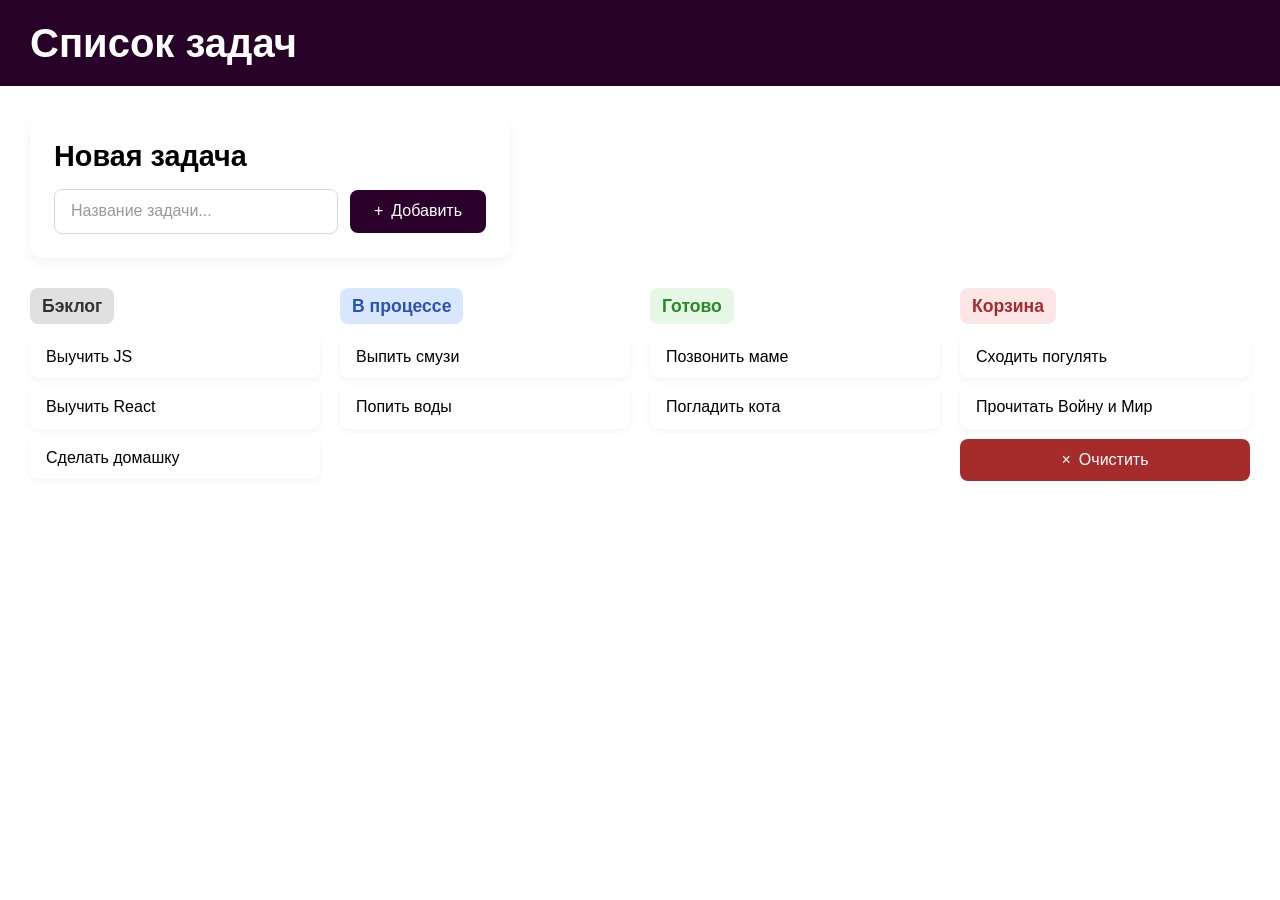
==== markup/index.html @ 0542a8ed "class work 3" ====
<!DOCTYPE html>
<html lang="ru">
  <head>
    <meta charset="UTF-8" />
    <meta http-equiv="X-UA-Compatible" content="IE=edge" />
    <meta name="viewport" content="width=device-width, initial-scale=1.0" />
    

    <link rel="stylesheet" href="style/styles/normalize.css" />
    <link rel="stylesheet" href="style/styles/style.css" />
    
    <title>Nyirenda Список задач</title>
  </head>
  <body>
  <header>
    Список задач
  </header>
  <div class="container">
    <div class="new-task-card">
      <h2>Новая задача</h2>
      <div class="input-group">
        <input type="text" class="task-input" placeholder="Название задачи..." />
        <button class="add-button">
          <span>+</span>
          Добавить
        </button>
      </div>
    </div>
    <div class="columns">
      <!-- Бэклог -->
      <div class="column">
        <div class="column-header backlog">Бэклог</div>
        <div class="task-item">Выучить JS</div>
        <div class="task-item">Выучить React</div>
        <div class="task-item">Сделать домашку</div>
      </div>
      <!-- В процессе -->
      <div class="column">
        <div class="column-header in-progress">В процессе</div>
        <div class="task-item">Выпить смузи</div>
        <div class="task-item">Попить воды</div>
      </div>
      <!-- Готово -->
      <div class="column">
        <div class="column-header done">Готово</div>
        <div class="task-item">Позвонить маме</div>
        <div class="task-item">Погладить кота</div>
      </div>
      <!-- Корзина -->
      <div class="column">
        <div class="column-header trash">Корзина</div>
        <div class="task-item">Сходить погулять</div>
        <div class="task-item">Прочитать Войну и Мир</div>
        <button class="clear-button">
          <span>×</span>
          Очистить
        </button>
      </div>
    </div>
  </div>
  <script src="script.js"></script>
</body>
</html>
---- markup/style/styles/style.css ----
* {
  margin: 0;
  padding: 0;
  box-sizing: border-box;
  font-family: 'Segoe UI', Tahoma, Geneva, Verdana, sans-serif;
}
body {
  background-color: white;
  color: black;
}
header {
  background-color: rgb(39, 1, 39);
  color: white;
  padding: 20px 30px;
  font-size: 2.5rem;
  font-weight: bold;
  text-align: left;
}
.container {
  max-width: 1400px;
  margin: 0 auto;
  padding: 30px;
}
.new-task-card {
  background-color: white;
  border-radius: 12px;
  padding: 24px;
  box-shadow: 0 4px 12px rgba(0, 0, 0, 0.05);
  margin-bottom: 30px;
  width: 30rem; 
}
.new-task-card h2 {
  font-size: 1.8rem;
  margin-bottom: 16px;
  font-weight: 600;
}
.input-group {
  display: flex;
  gap: 12px;
  align-items: center;
}
.task-input {
  flex: 1;
  padding: 12px 16px;
  border: 1px solid #d9d9d9;
  border-radius: 8px;
  font-size: 1rem;
  outline: none;
}
.task-input::placeholder {
  color: #999;
}
.add-button {
  background-color: rgb(43, 1, 43);
  color: white;
  border: none;
  border-radius: 8px;
  padding: 12px 24px;
  font-size: 1rem;
  cursor: pointer;
  font-weight: 500;
  display: flex;
  align-items: center;
  gap: 8px;
}
.add-button:hover {
  background-color: rgb(48, 2, 48);
}
.columns {
  display: grid;
  grid-template-columns: repeat(4, 1fr);
  gap: 20px;
  margin-top: 20px;
}
.column-header {
  font-size: 1.1rem;
  font-weight: 600;
  padding: 8px 12px;
  border-radius: 8px;
  margin-bottom: 12px;
  text-align: center;
  width: fit-content;
}
.backlog {
  background-color: #e0e0e0;
  color: #333;
}
.in-progress {
  background-color: #d8e6ff;
  color: #2a53b2;
}
.done {
  background-color: #e6f7e6;
  color: #2a8a2a;
}
.trash {
  background-color: #ffe6e6;
  color: #a62c2c;
}
.task-item {
  background-color: white;
  border-radius: 8px;
  padding: 12px 16px;
  margin-bottom: 8px;
  box-shadow: 0 2px 6px rgba(0, 0, 0, 0.05);
  transition: transform 0.2s ease;
}
.task-item:hover {
  transform: translateY(-2px);
}
.backlog .task-item {
  border-left: 4px solid #e0e0e0;
}
.in-progress .task-item {
  border-left: 4px solid #d8e6ff;
}
.done .task-item {
  border-left: 4px solid #e6f7e6;
}
.trash .task-item {
  border-left: 4px solid #ffe6e6;
}
.clear-button {
  background-color: #a62c2c;
  color: white;
  border: none;
  border-radius: 8px;
  padding: 12px 24px;
  font-size: 1rem;
  cursor: pointer;
  display: flex;
  align-items: center;
  justify-content: center;
  gap: 8px;
  margin-top: 10px;
  width: 100%;
}
.clear-button:hover {
  background-color: #8b1e1e;
}
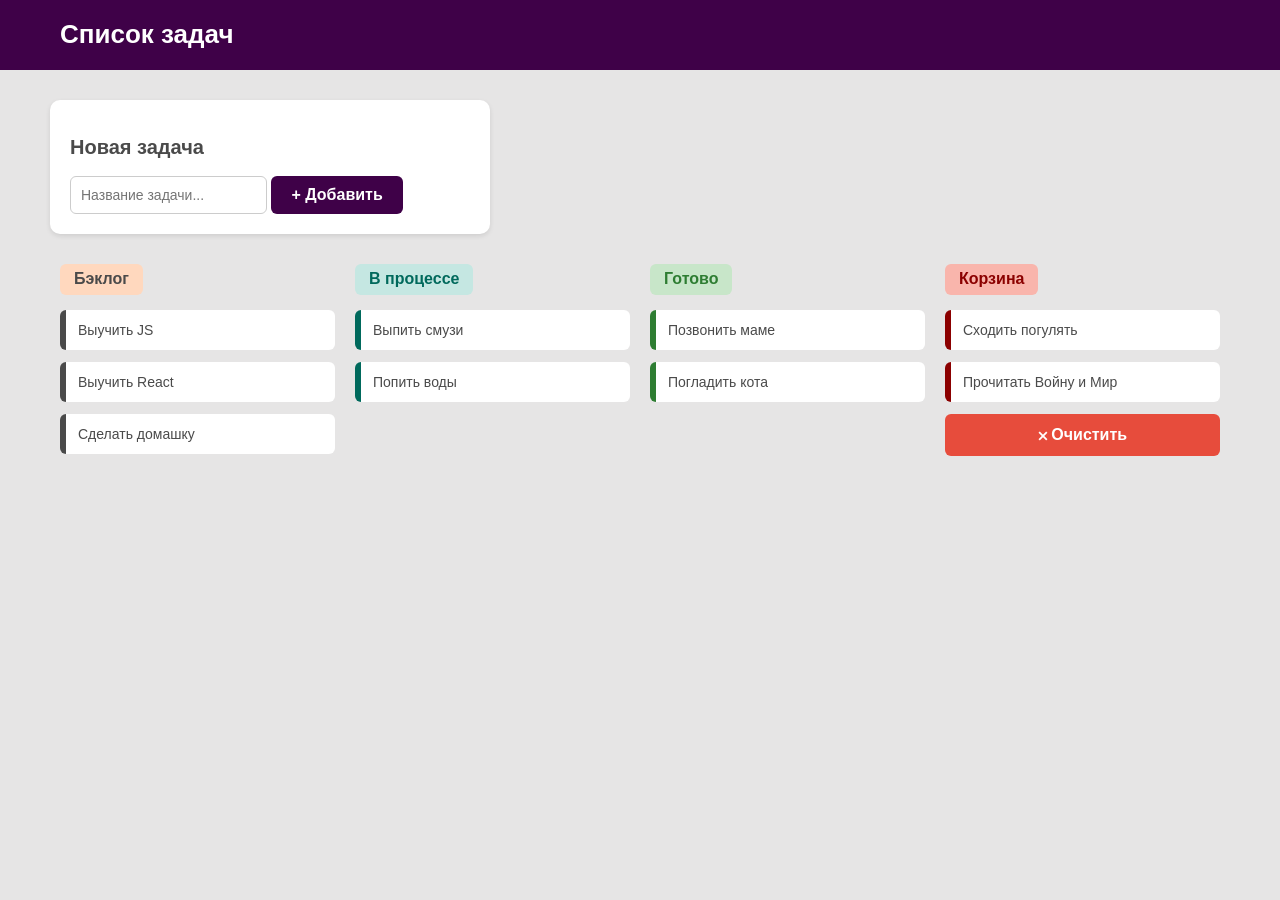
==== commit 2016d3bb: "lab3 work uploaded" ====
--- a/markup/index.html
+++ b/markup/index.html
@@ -9,55 +9,68 @@
     <link rel="stylesheet" href="style/styles/normalize.css" />
     <link rel="stylesheet" href="style/styles/style.css" />
     
-    <title>Nyirenda Список задач</title>
+    <title>Nyirenda Nathanael - Список задач</title>
   </head>
-  <body>
-  <header>
-    Список задач
-  </header>
-  <div class="container">
-    <div class="new-task-card">
-      <h2>Новая задача</h2>
-      <div class="input-group">
-        <input type="text" class="task-input" placeholder="Название задачи..." />
-        <button class="add-button">
-          <span>+</span>
-          Добавить
-        </button>
+  <body class="body">
+    <header>
+      <div class="header">
+        <h1 class="title">Список задач</h1>
       </div>
-    </div>
-    <div class="columns">
-      <!-- Бэклог -->
-      <div class="column">
-        <div class="column-header backlog">Бэклог</div>
-        <div class="task-item">Выучить JS</div>
-        <div class="task-item">Выучить React</div>
-        <div class="task-item">Сделать домашку</div>
+    </header>
+
+    <main class="main">
+      <form class="add-task-form">
+        <h2 class="add-task-form_title">Новая задача</h2>
+        <div class="add-task-form_row"></div>
+        <input
+          type="text"
+          placeholder="Название задачи..."
+          class="add-task-form_input"
+        />
+        <input
+          type="submit"
+          value="+ Добавить"
+          class="add-task-form_submit"
+        />
+      </form>
+
+      <div class="table">
+        <div class="column">
+          <div class="header_item header_backlog">Бэклог</div>
+          <ul class="tasks_list">
+            <li class="tasks_item tasks_backlog">Выучить JS</li>
+            <li class="tasks_item tasks_backlog">Выучить React</li>
+            <li class="tasks_item tasks_backlog">Сделать домашку</li>
+          </ul>
+        </div>
+
+        <div class="column">
+          <div class="header_item header_pending">В процессе</div>
+          <ul class="tasks_list">
+            <li class="tasks_item tasks_pending">Выпить смузи</li>
+            <li class="tasks_item tasks_pending">Попить воды</li>
+          </ul>
+        </div>
+
+        <div class="column">
+          <div class="header_item header_complited">Готово</div>
+          <ul class="tasks_list">
+            <li class="tasks_item tasks_complited">Позвонить маме</li>
+            <li class="tasks_item tasks_complited">Погладить кота</li>
+          </ul>
+        </div>
+
+        <div class="column">
+          <div class="header_item header_cart">Корзина</div>
+          <ul class="tasks_list">
+            <li class="tasks_item tasks_cart">Сходить погулять</li>
+            <li class="tasks_item tasks_cart">Прочитать Войну и Мир</li>
+          </ul>
+          <button id="button" class="tasks_clear-button">⨉ Очистить</button>
+        </div>
       </div>
-      <!-- В процессе -->
-      <div class="column">
-        <div class="column-header in-progress">В процессе</div>
-        <div class="task-item">Выпить смузи</div>
-        <div class="task-item">Попить воды</div>
-      </div>
-      <!-- Готово -->
-      <div class="column">
-        <div class="column-header done">Готово</div>
-        <div class="task-item">Позвонить маме</div>
-        <div class="task-item">Погладить кота</div>
-      </div>
-      <!-- Корзина -->
-      <div class="column">
-        <div class="column-header trash">Корзина</div>
-        <div class="task-item">Сходить погулять</div>
-        <div class="task-item">Прочитать Войну и Мир</div>
-        <button class="clear-button">
-          <span>×</span>
-          Очистить
-        </button>
-      </div>
-    </div>
-  </div>
-  <script src="script.js"></script>
-</body>
+    </main>
+
+    <script src="script.js"></script>
+  </body>
 </html>
--- a/markup/style/styles/style.css
+++ b/markup/style/styles/style.css
@@ -1,140 +1,178 @@
-* {
-  margin: 0;
-  padding: 0;
-  box-sizing: border-box;
-  font-family: 'Segoe UI', Tahoma, Geneva, Verdana, sans-serif;
+body {
+  font-family: Arial, sans-serif;
+  background: #e6e5e5;
+  color: #4a4a4a;
 }
-body {
-  background-color: white;
-  color: black;
+
+.form-container {
+  padding: 20px 40px; 
 }
-header {
-  background-color: rgb(39, 1, 39);
-  color: white;
-  padding: 20px 30px;
-  font-size: 2.5rem;
-  font-weight: bold;
+
+.task-board {
+  padding: 20px 40px; 
+}
+
+/*  Шапка  */
+.header {
+  background: #3f0148;
+  padding: 20px 60px;
   text-align: left;
 }
-.container {
-  max-width: 1400px;
-  margin: 0 auto;
-  padding: 30px;
+
+.title {
+  color: #fff;
+  margin: 0;
+  font-size: 26px;
+  font-weight: bold;
 }
-.new-task-card {
-  background-color: white;
-  border-radius: 12px;
-  padding: 24px;
-  box-shadow: 0 4px 12px rgba(0, 0, 0, 0.05);
-  margin-bottom: 30px;
-  width: 30rem; 
+
+.main {
+  padding: 20px 40px;
 }
-.new-task-card h2 {
-  font-size: 1.8rem;
-  margin-bottom: 16px;
-  font-weight: 600;
+
+/* Форма добавления  */
+.add-task-form {
+  background: #fff;
+  padding: 20px;
+  margin: 10px;
+  width: 100%;
+  max-width: 400px;
+  border-radius: 10px;
+  box-shadow: 0 2px 5px rgba(0,0,0,0.1);
 }
-.input-group {
+
+.add-task-form_title {
+  font-weight: bold;
+  font-size: 20px;
+  margin-right: 12px;
+}
+
+.add-task-form_row {
   display: flex;
-  gap: 12px;
   align-items: center;
+  gap: 10px;
 }
-.task-input {
+
+.add-task-form_input {
   flex: 1;
-  padding: 12px 16px;
-  border: 1px solid #d9d9d9;
-  border-radius: 8px;
-  font-size: 1rem;
+  padding: 10px;
+  border: 1px solid #ccc;
+  border-radius: 6px;
+  font-size: 14px;
+}
+
+.add-task-form_input:focus {
   outline: none;
+  border-color: #3f0148;
+  box-shadow: 0 0 5px rgba(47, 128, 237, 0.4);
 }
-.task-input::placeholder {
-  color: #999;
+
+.add-task-form_submit {
+  flex-shrink: 0;
+  background: #3f0148;
+  color: #fff;
+  border: none;
+  padding: 10px 20px;
+  border-radius: 6px;
+  cursor: pointer;
+  font-weight: bold;
+  transition: background 0.2s;
 }
-.add-button {
-  background-color: rgb(43, 1, 43);
+
+.add-task-form_submit:hover {
+  background: #3f0148;
+}
+
+/* Таблица колонки */
+.table {
+  display: flex;
+  justify-content: space-around;
+  align-items: flex-start;
+  padding: 20px;
+  gap: 20px;
+}
+
+.column {
+  flex: 1;
+  min-width: 220px;
+}
+
+/* Заголовки колонок */
+.header_item {
+  font-weight: bold;
+  padding: 6px 14px;
+  border-radius: 6px;
+  margin: 0 auto 15px auto;
+  display: inline-block;
+  text-align: center;
+}
+
+.header_backlog {
+  background: #ffd8be;
+  color: #4a4a4a;
+}
+
+.header_pending {
+  background: #c5e7e2;
+  color: #00695c;
+}
+
+.header_complited {
+  background: #c8e6c9;
+  color: #2e7d32;
+}
+
+.header_cart {
+  background: #f9b5ac;
+  color: #8b0000;
+}
+
+/* Списки задач */
+.tasks_list {
+  list-style: none;
+  padding: 0;
+  margin: 0;
+}
+
+/* Задачи */
+.tasks_item {
+  background: white;
+  padding: 12px;
+  margin-bottom: 12px;
+  border-radius: 6px;
+  font-size: 14px;
+  border-left: 6px solid transparent;
+}
+
+.tasks_backlog {
+  border-left-color: #4a4a4a;
+}
+
+.tasks_pending {
+  border-left-color: #00695c;
+}
+
+.tasks_complited {
+  border-left-color: #2e7d32;
+}
+
+.tasks_cart {
+  border-left-color: #8b0000;
+}
+
+/* Кнопка удалить */
+.tasks_clear-button {
+  background: #e74c3c;
   color: white;
   border: none;
-  border-radius: 8px;
-  padding: 12px 24px;
-  font-size: 1rem;
+  padding: 12px;
+  width: 100%;
+  border-radius: 6px;
   cursor: pointer;
-  font-weight: 500;
-  display: flex;
-  align-items: center;
-  gap: 8px;
+  font-weight: bold;
+  transition: background 0.2s;
 }
-.add-button:hover {
-  background-color: rgb(48, 2, 48);
+
+.tasks_clear-button:hover {
+  background: #c0392b;
 }
-.columns {
-  display: grid;
-  grid-template-columns: repeat(4, 1fr);
-  gap: 20px;
-  margin-top: 20px;
-}
-.column-header {
-  font-size: 1.1rem;
-  font-weight: 600;
-  padding: 8px 12px;
-  border-radius: 8px;
-  margin-bottom: 12px;
-  text-align: center;
-  width: fit-content;
-}
-.backlog {
-  background-color: #e0e0e0;
-  color: #333;
-}
-.in-progress {
-  background-color: #d8e6ff;
-  color: #2a53b2;
-}
-.done {
-  background-color: #e6f7e6;
-  color: #2a8a2a;
-}
-.trash {
-  background-color: #ffe6e6;
-  color: #a62c2c;
-}
-.task-item {
-  background-color: white;
-  border-radius: 8px;
-  padding: 12px 16px;
-  margin-bottom: 8px;
-  box-shadow: 0 2px 6px rgba(0, 0, 0, 0.05);
-  transition: transform 0.2s ease;
-}
-.task-item:hover {
-  transform: translateY(-2px);
-}
-.backlog .task-item {
-  border-left: 4px solid #e0e0e0;
-}
-.in-progress .task-item {
-  border-left: 4px solid #d8e6ff;
-}
-.done .task-item {
-  border-left: 4px solid #e6f7e6;
-}
-.trash .task-item {
-  border-left: 4px solid #ffe6e6;
-}
-.clear-button {
-  background-color: #a62c2c;
-  color: white;
-  border: none;
-  border-radius: 8px;
-  padding: 12px 24px;
-  font-size: 1rem;
-  cursor: pointer;
-  display: flex;
-  align-items: center;
-  justify-content: center;
-  gap: 8px;
-  margin-top: 10px;
-  width: 100%;
-}
-.clear-button:hover {
-  background-color: #8b1e1e;
-}
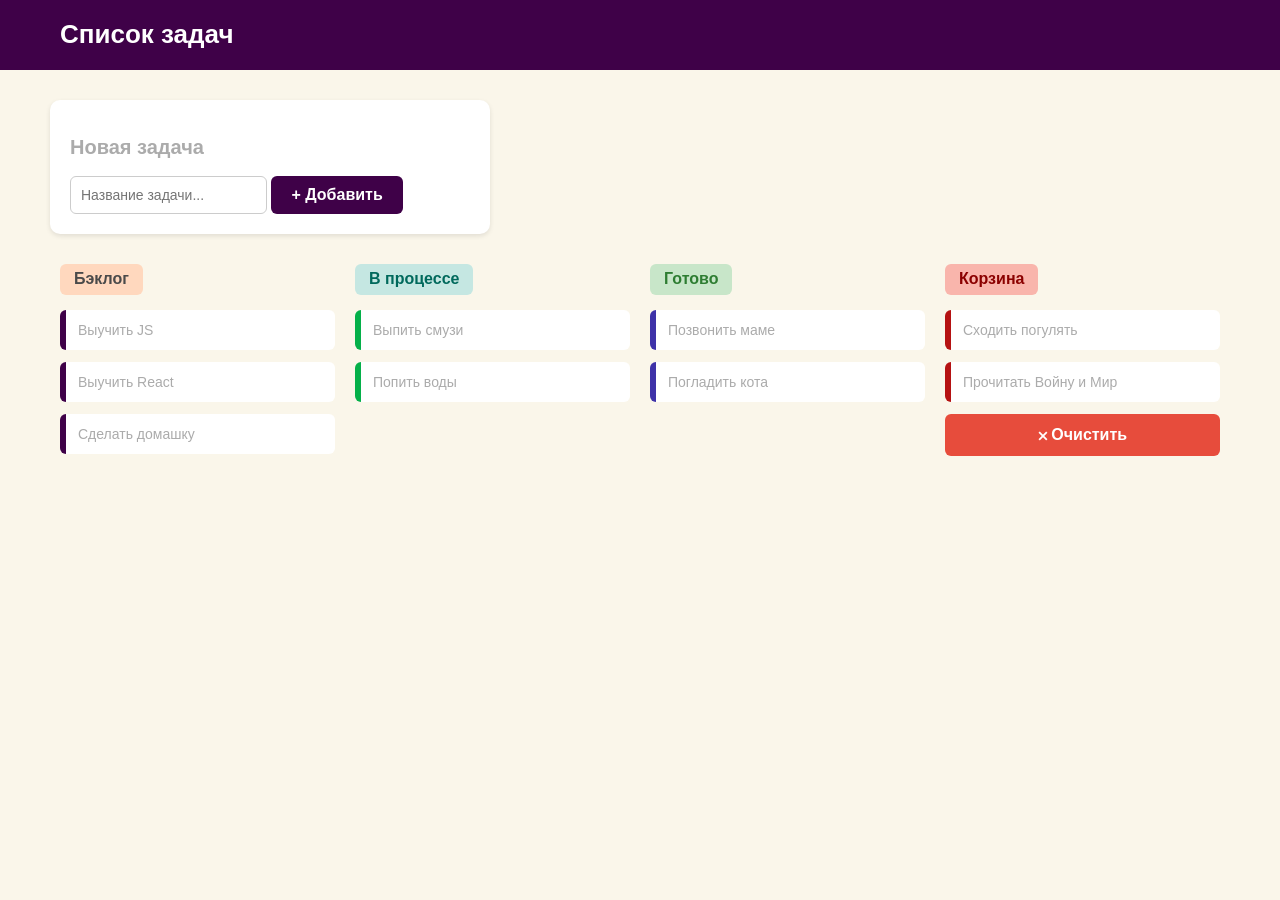
==== commit e5e6007a: "Add files via upload" ====
--- a/markup/index.html
+++ b/markup/index.html
@@ -9,7 +9,7 @@
     <link rel="stylesheet" href="style/styles/normalize.css" />
     <link rel="stylesheet" href="style/styles/style.css" />
     
-    <title>Nyirenda Nathanael - Список задач</title>
+    <title>Nyirenda Список задач</title>
   </head>
   <body class="body">
     <header>
--- a/markup/style/styles/style.css
+++ b/markup/style/styles/style.css
@@ -1,7 +1,7 @@
 body {
   font-family: Arial, sans-serif;
-  background: #e6e5e5;
-  color: #4a4a4a;
+  background: #faf6ea;
+  color: #ababab;
 }
 
 .form-container {
@@ -12,7 +12,6 @@
   padding: 20px 40px; 
 }
 
-/*  Шапка  */
 .header {
   background: #3f0148;
   padding: 20px 60px;
@@ -30,7 +29,6 @@
   padding: 20px 40px;
 }
 
-/* Форма добавления  */
 .add-task-form {
   background: #fff;
   padding: 20px;
@@ -80,10 +78,9 @@
 }
 
 .add-task-form_submit:hover {
-  background: #3f0148;
+  background: #e67e00;
 }
 
-/* Таблица колонки */
 .table {
   display: flex;
   justify-content: space-around;
@@ -127,14 +124,12 @@
   color: #8b0000;
 }
 
-/* Списки задач */
 .tasks_list {
   list-style: none;
   padding: 0;
   margin: 0;
 }
 
-/* Задачи */
 .tasks_item {
   background: white;
   padding: 12px;
@@ -145,19 +140,19 @@
 }
 
 .tasks_backlog {
-  border-left-color: #4a4a4a;
+  border-left-color: #3f0148;
 }
 
 .tasks_pending {
-  border-left-color: #00695c;
+  border-left-color: #04b049;
 }
 
 .tasks_complited {
-  border-left-color: #2e7d32;
+  border-left-color: #3e32a8;
 }
 
 .tasks_cart {
-  border-left-color: #8b0000;
+  border-left-color: #b51212;
 }
 
 /* Кнопка удалить */
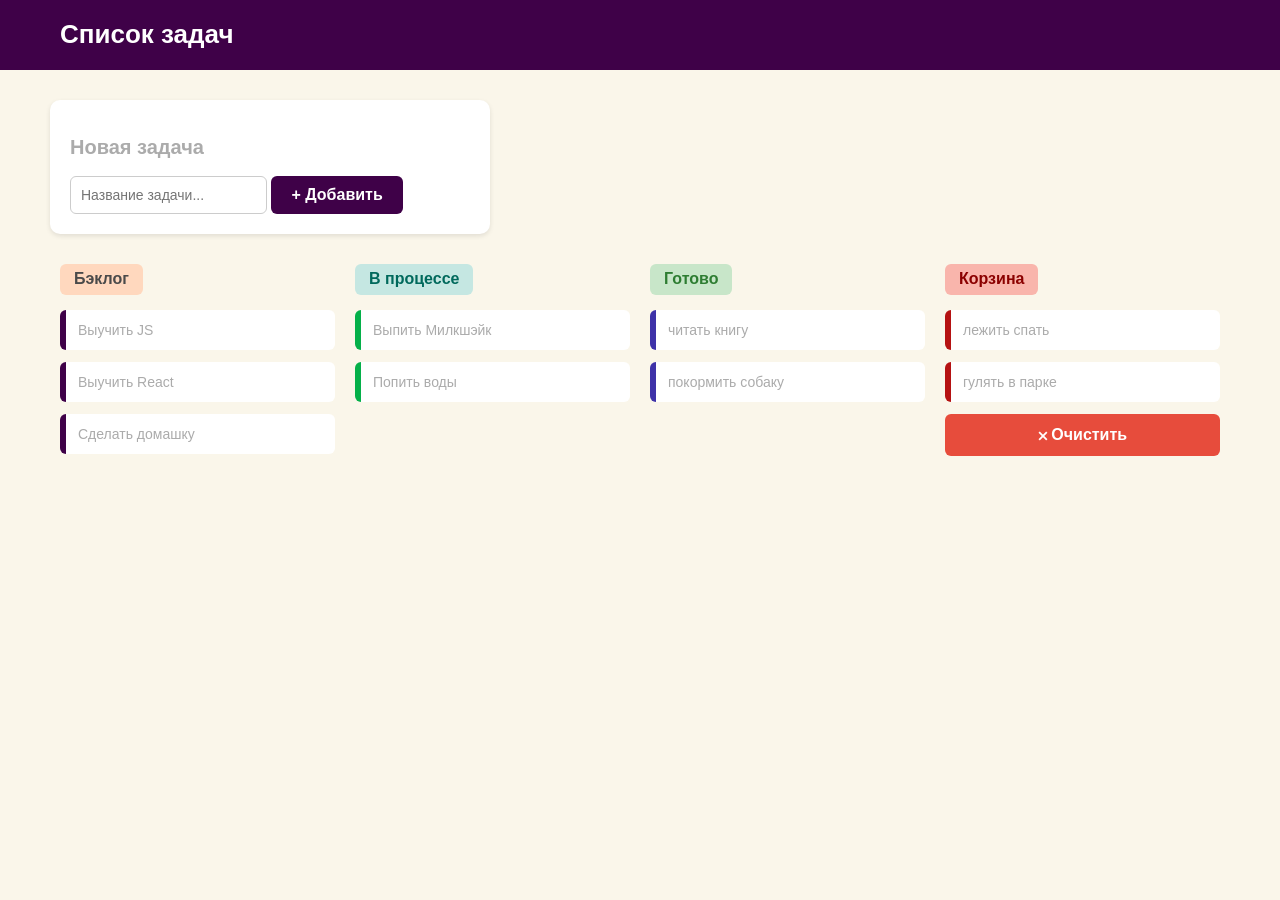
==== commit bfce3a1e: "Add files via upload" ====
--- a/markup/index.html
+++ b/markup/index.html
@@ -9,7 +9,7 @@
     <link rel="stylesheet" href="style/styles/normalize.css" />
     <link rel="stylesheet" href="style/styles/style.css" />
     
-    <title>Nyirenda Список задач</title>
+    <title>Nate Список задач</title>
   </head>
   <body class="body">
     <header>
@@ -47,7 +47,7 @@
         <div class="column">
           <div class="header_item header_pending">В процессе</div>
           <ul class="tasks_list">
-            <li class="tasks_item tasks_pending">Выпить смузи</li>
+            <li class="tasks_item tasks_pending">Выпить Милкшэйк</li>
             <li class="tasks_item tasks_pending">Попить воды</li>
           </ul>
         </div>
@@ -55,16 +55,16 @@
         <div class="column">
           <div class="header_item header_complited">Готово</div>
           <ul class="tasks_list">
-            <li class="tasks_item tasks_complited">Позвонить маме</li>
-            <li class="tasks_item tasks_complited">Погладить кота</li>
+            <li class="tasks_item tasks_complited">читать книгу</li>
+            <li class="tasks_item tasks_complited">покормить собаку</li>
           </ul>
         </div>
 
         <div class="column">
           <div class="header_item header_cart">Корзина</div>
           <ul class="tasks_list">
-            <li class="tasks_item tasks_cart">Сходить погулять</li>
-            <li class="tasks_item tasks_cart">Прочитать Войну и Мир</li>
+            <li class="tasks_item tasks_cart">лежить спать</li>
+            <li class="tasks_item tasks_cart">гулять в парке</li>
           </ul>
           <button id="button" class="tasks_clear-button">⨉ Очистить</button>
         </div>
